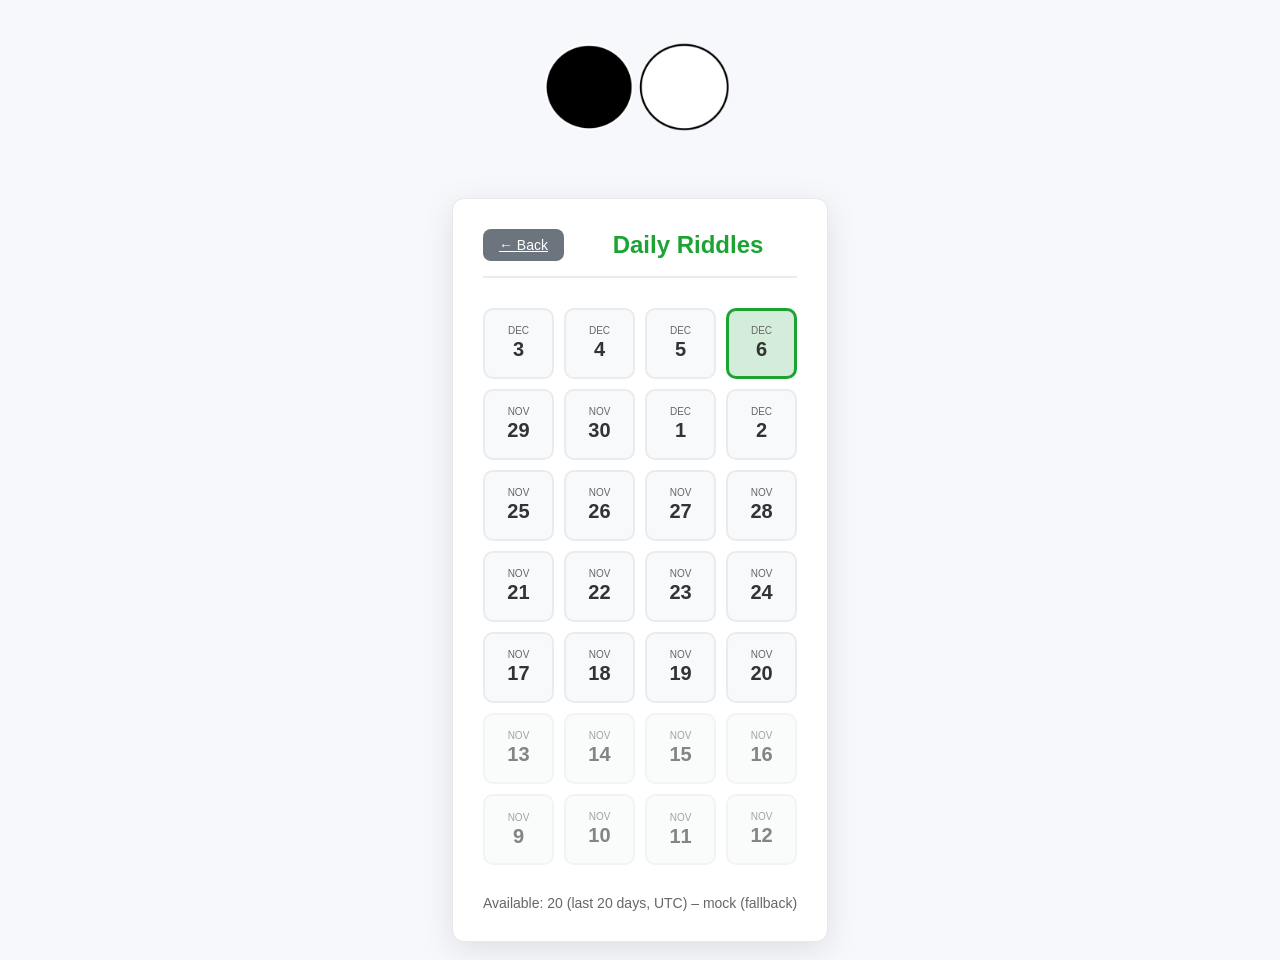
==== riddles.html @ a634cad3 "." ====
<!DOCTYPE html>
<html lang="en">
<head>
    <meta charset="UTF-8">
    <meta name="viewport" content="width=device-width, initial-scale=1.0">
    <title>Daily Riddles – Four-in-a-Row</title>
    <link rel="stylesheet" href="/styles.css">
    <link rel="manifest" href="/manifest.json">
    <meta name="theme-color" content="#2c3e50">
    <link rel="icon" type="image/png" sizes="32x32" href="/icons/icon-192.png">
    <link rel="icon" type="image/png" sizes="16x16" href="/icons/icon-192.png">
    <link rel="apple-touch-icon" sizes="192x192" href="/icons/icon-192.png">
    <link rel="apple-touch-icon" sizes="512x512" href="/icons/icon-512.png">
</head>
<body>
    <div style="margin-bottom: 20px; text-align:center;">
        <a href="/index.html" style="text-decoration:none;">
            <img class="hero-logo" src="/icons/icon-512.png" alt="Four-in-a-Row with Rotating Grid" />
        </a>
    </div>

    <div class="riddle-calendar" id="riddle-calendar">
        <div class="riddle-calendar-content">
            <div class="riddle-calendar-header">
                <a href="/index.html" class="back-btn">← Back</a>
                <h2>Daily Riddles</h2>
            </div>
            <div id="riddle-calendar-grid" class="riddle-calendar-grid"></div>
            <div id="riddle-status" style="text-align:center; color:#666; font-size:14px;"></div>
        </div>
    </div>

    <script>
    (function() {
        const gridEl = document.getElementById('riddle-calendar-grid');
        const statusEl = document.getElementById('riddle-status');

        function monthLabelFromDateStr(dateStr) {
            const [y, m, d] = dateStr.split('-').map(Number);
            const dt = new Date(Date.UTC(y, m - 1, d));
            return dt.toLocaleDateString('en-US', { month: 'short' });
        }

        function dayNumFromDateStr(dateStr) {
            const [y, m, d] = dateStr.split('-').map(Number);
            return d;
        }

        function buildCard(item, todayUtc) {
            const card = document.createElement('div');
            card.className = 'riddle-date-card';

            if (!item.enabled) {
                card.classList.add('disabled');
            }
            if (item.date === todayUtc) {
                card.classList.add('current');
            }

            // Embed metadata so even disabled cards carry settings
            card.dataset.date = item.date;
            card.dataset.rotation = String(item.rotation_counter ?? '');
            card.dataset.steps = String(item.step_to_win ?? '');
            try {
                card.dataset.board = JSON.stringify(item.board || []);
            } catch (_) {
                card.dataset.board = '[]';
            }

            // Title for quick info
            const steps = item.step_to_win;
            if (typeof steps === 'number') {
                card.title = `White wins in ${steps}`;
            }

            const monthSpan = document.createElement('div');
            monthSpan.className = 'riddle-date-month';
            monthSpan.textContent = monthLabelFromDateStr(item.date);

            const daySpan = document.createElement('div');
            daySpan.className = 'riddle-date-day';
            daySpan.textContent = dayNumFromDateStr(item.date);

            card.appendChild(monthSpan);
            card.appendChild(daySpan);

            if (item.enabled) {
                card.addEventListener('click', () => {
                    const params = new URLSearchParams();
                    params.set('mode', 'riddle');
                    params.set('date', item.date);
                    if (Array.isArray(item.board)) {
                        params.set('board', encodeURIComponent(JSON.stringify(item.board)));
                    }
                    if (typeof item.step_to_win === 'number') {
                        params.set('steps', String(item.step_to_win));
                    }
                    if (typeof item.rotation_counter === 'number') {
                        params.set('rotation', String(item.rotation_counter));
                    }
                    window.location.href = `/index.html?${params.toString()}`;
                });
            }

            return card;
        }

        function mockChooser() {
            const now = new Date();
            const todayUtc = new Date(Date.UTC(now.getUTCFullYear(), now.getUTCMonth(), now.getUTCDate()))
                .toISOString().slice(0,10);
            const items = [];
            for (let i = 0; i < 28; i++) {
                const d = new Date(Date.parse(todayUtc));
                d.setUTCDate(d.getUTCDate() - i);
                const dateStr = d.toISOString().slice(0,10);
                items.push({
                    date: dateStr,
                    enabled: i < 20,
                    board: ["______","______","___WWB","___WWB","___BBW","B_WWBB"],
                    rotation_counter: 0,
                    step_to_win: 1
                });
            }
            return { since: '2025-09-01', todayUtc, items };
        }

        function renderData(data, note = '') {
            const items = Array.isArray(data.items) ? data.items.slice() : [];
            // Sort newest first
            items.sort((a, b) => (a.date < b.date ? 1 : a.date > b.date ? -1 : 0));

            gridEl.innerHTML = '';
            for (const it of items) {
                const card = buildCard(it, data.todayUtc);
                gridEl.appendChild(card);
            }
            const enabledCount = items.filter(x => x.enabled).length;
            statusEl.textContent = `Available: ${enabledCount} (last 20 days, UTC)${note}`;
        }

        async function loadChooser() {
            const qs = new URLSearchParams(location.search);
            const mockParam = (qs.get('mock') || '').toLowerCase();
            const forceMockOn = mockParam === '1' || mockParam === 'true';
            const forceMockOff = mockParam === '0' || mockParam === 'false';
            const isLocal = location.protocol === 'file:' || location.hostname === 'localhost' || location.hostname === '127.0.0.1';
            const useMock = forceMockOn || (!forceMockOff && isLocal);

            statusEl.textContent = 'Loading…';
            if (useMock) {
                const data = mockChooser();
                renderData(data, ' – mock');
                return;
            }

            try {
                const res = await fetch('/api/riddles/chooser.json', { cache: 'no-store' });
                if (!res.ok) throw new Error('Network error');
                const data = await res.json();
                renderData(data);
            } catch (err) {
                console.warn('[RiddleChooser] Falling back to mock after fetch error:', err);
                const data = mockChooser();
                renderData(data, ' – mock (fallback)');
            }
        }

        document.addEventListener('DOMContentLoaded', loadChooser);
    })();
    </script>
</body>
</html>
---- styles.css ----
body {
    font-family: -apple-system, BlinkMacSystemFont, "Segoe UI", Roboto, Helvetica, Arial, sans-serif;
    display: flex;
    flex-direction: column;
    align-items: center;
    justify-content: flex-start;
    min-height: 100dvh;
    background-color: #f7f8fc;
    color: #333;
}

h1 {
    color: #1ca433;
    margin-bottom: 20px;
}

.hero-logo {
    width: 200px;
    height: auto;
    display: block;
    margin: 30px auto 30px auto;
    cursor: pointer;
    transition: transform 0.2s ease;
}

.hero-logo:hover {
    transform: scale(1.05);
}

/* Smaller logo and padding when in analyze mode */
body.analyze-mode .hero-logo {
    width: 120px;
    margin: 10px auto 10px auto;
}

#game-container {
    background-color: white;
    border-radius: 12px;
    padding: 10px;
    box-shadow: 0 8px 32px rgba(0,0,0,0.1);
    border: 1px solid #e8e8e8;
}

#grid-wrapper {
    position: relative;
    width: calc((60px + 5px) * 6 - 5px);
    height: calc((60px + 5px) * 6 - 5px);
    transform-origin: center center;
    transition: transform 0.8s ease-in-out;
    margin: 0 auto;
    will-change: transform;
    backface-visibility: hidden;
    transform: translateZ(0);
}

#grid {
    position: absolute;
    top: 0;
    left: 0;
    display: grid;
    grid-template-columns: repeat(6, 60px);
    grid-template-rows: repeat(6, 60px);
    gap: 5px;
}

.cell {
    width: 60px;
    height: 60px;
    background-color: #e0e0e0;
    border: 1px solid #dcdcdc;
    border-radius: 4px;
    cursor: pointer;
    display: flex;
    justify-content: center;
    align-items: center;
    transition: background-color 0.2s ease;
}

.stone {
    width: 50px;
    height: 50px;
    border-radius: 50%;
    border: 2px solid rgba(0,0,0,0.1);
    box-shadow: inset 0 3px 5px rgba(0,0,0,0.2);
}

.cell:hover {
    background-color: #d5d5d5;
}

button {
    padding: 10px 20px;
    font-size: 16px;
    border-radius: 8px;
    border: none;
    cursor: pointer;
    transition: background-color 0.2s ease, transform 0.1s ease;
    font-weight: 500;
}

button:active {
    transform: scale(0.98);
}

#turn-indicator {
    font-size: 16px;
    font-weight: 500;
    color: #555;
    margin: 0;
}

.game-over-container {
    margin: 10px 0;
    display: flex;
    align-items: center;
    justify-content: flex-start;
    gap: 15px;
    flex-wrap: wrap;
}

#game-over-text {
    font-size: 18px;
    font-weight: 500;
    color: #555;
}

.game-over-buttons {
    display: flex;
    gap: 10px;
}

#download-gif-btn {
    background-color: #8e44ad;
}

#download-gif-btn:hover {
    background-color: #71368a;
}

.game-over-btn {
    background-color: #1ca433;
    color: white;
    border: none;
    border-radius: 6px;
    padding: 16px 16px;
    font-size: 20px;
    font-weight: 400;
    cursor: pointer;
    transition: background-color 0.2s ease, transform 0.1s ease;
    width: 100%;
    min-width: 100px;
}

.game-over-btn:hover {
    background-color: #158c2b;
}

.game-over-btn:active {
    transform: scale(0.98);
}

#analyze-btn {
    background-color: #007bff;
}

#analyze-btn:hover {
    background-color: #0056b3;
}

#share-gif-btn {
    background-color: #e74c3c;
}

#share-gif-btn:hover {
    background-color: #c0392b;
}

/* Grid easter egg styling */
.grid-easter-egg {
    cursor: pointer;
    transition: color 0.2s ease;
    position: relative;
}

.grid-easter-egg:hover {
    color: #3498db;
    text-shadow: 0 0 5px rgba(52, 152, 219, 0.3);
}

/* Settings modal styling */
.settings-modal {
    position: fixed;
    top: 0;
    left: 0;
    width: 100%;
    height: 100%;
    background-color: rgba(0, 0, 0, 0.8);
    display: flex !important;
    justify-content: center;
    align-items: center;
    z-index: 9999;
}

.settings-modal.hidden {
    display: none !important;
}

.settings-content {
    background-color: #2c3e50;
    border-radius: 10px;
    padding: 20px;
    min-width: 300px;
    max-width: 90%;
    color: white;
    box-shadow: 0 4px 20px rgba(0, 0, 0, 0.3);
}

.settings-header {
    display: flex;
    justify-content: space-between;
    align-items: center;
    margin-bottom: 20px;
    border-bottom: 1px solid #34495e;
    padding-bottom: 10px;
}

.settings-header h3 {
    margin: 0;
    color: #ecf0f1;
}

.close-btn {
    background: none;
    border: none;
    font-size: 24px;
    color: #bdc3c7;
    cursor: pointer;
    padding: 0;
    width: 30px;
    height: 30px;
    display: flex;
    align-items: center;
    justify-content: center;
    border-radius: 50%;
    transition: background-color 0.2s;
}

.close-btn:hover {
    background-color: rgba(255, 255, 255, 0.1);
    color: white;
}

.settings-body {
    display: flex;
    flex-direction: column;
    gap: 15px;
}

.setting-item {
    display: flex;
    flex-direction: column;
    gap: 8px;
}

.setting-item label {
    color: #fff;
    font-weight: 500;
    font-size: 14px;
}

.log-controls {
    display: flex;
    gap: 10px;
}

.copy-logs-btn, .clear-logs-btn {
    padding: 8px 16px;
    border: none;
    border-radius: 6px;
    font-size: 12px;
    font-weight: 500;
    cursor: pointer;
    transition: all 0.2s ease;
}

.copy-logs-btn {
    background-color: #3498db;
    color: white;
}

.copy-logs-btn:hover {
    background-color: #2980b9;
    transform: translateY(-1px);
}

.copy-logs-btn:active {
    transform: translateY(0);
}

.copy-logs-btn.copying {
    background-color: #27ae60;
}

.clear-logs-btn {
    background-color: #95a5a6;
    color: white;
}

.clear-logs-btn:hover {
    background-color: #7f8c8d;
    transform: translateY(-1px);
}

.clear-logs-btn:active {
    transform: translateY(0);
}

.log-stats {
    font-size: 11px;
    color: #bdc3c7;
    font-family: monospace;
    line-height: 1.4;
}

.setting-item span {
    color: #bdc3c7;
    font-family: monospace;
}

/* Load Board UI */
.load-board-container {
    display: flex;
    flex-direction: column;
    gap: 8px;
    background-color: rgba(255,255,255,0.04);
    border: 1px solid #34495e;
    border-radius: 8px;
    padding: 10px;
}

.load-board-textarea {
    width: 100%;
    min-height: 90px;
    background-color: #223042;
    color: #ecf0f1;
    border: 1px solid #34495e;
    border-radius: 6px;
    padding: 8px;
    font-family: ui-monospace, SFMono-Regular, Menlo, Monaco, Consolas, "Liberation Mono", "Courier New", monospace;
    font-size: 12px;
    resize: vertical;
}

.load-board-actions {
    display: flex;
    gap: 8px;
    justify-content: flex-end;
}


#countdown {
    font-weight: bold;
    color: #007bff;
    background-color: #eef5ff;
    padding: 4px 8px;
    border-radius: 6px;
}

#settings-icon {
    font-size: 24px;
    cursor: pointer;
    padding: 5px;
    border-radius: 50%;
    transition: background-color 0.2s ease;
}

#settings-icon:hover {
    background-color: #f0f0f0;
}

#settings-pane {
    position: fixed;
    top: 50%;
    left: 50%;
    transform: translate(-50%, -50%);
    background-color: white;
    padding: 25px 30px;
    border-radius: 12px;
    box-shadow: 0 10px 40px rgba(0,0,0,0.15);
    z-index: 1001;
    width: 320px;
    text-align: center;
    border: 1px solid #e8e8e8;
}

#settings-content h2 {
    margin-top: 0;
    margin-bottom: 25px;
    color: #2c3e50;
}

.settings-actions {
    display: flex;
    justify-content: space-around;
    margin-top: 25px;
    margin-bottom: 20px;
}

#rotate-button, #reset-button {
    background-color: #f0f0f0;
    color: #333;
}

#rotate-button:hover, #reset-button:hover {
    background-color: #e0e0e0;
}

#close-settings {
    width: 100%;
    background-color: #007bff;
    color: white;
}

#close-settings:hover {
    background-color: #0056b3;
}

#overlay {
    position: fixed;
    top: 0;
    left: 0;
    width: 100%;
    height: 100%;
    background-color: rgba(0,0,0,0.4);
    z-index: 1000;
}

.hidden {
    display: none;
}
.top-bar {
    display: flex;
    justify-content: space-between;
    align-items: flex-start;
    gap: 12px;
    padding: 0 5px;
}
.top-left-actions {
    display: flex;
    flex-direction: column;
    gap: 6px;
    align-items: flex-start;
    min-width: 120px;
    height: auto;
    justify-content: flex-start;
    flex: 1 1 auto;
}
.top-center-display {
    flex: 0 0 auto;
    display: flex;
    flex-direction: column;
    justify-content: center;
    align-items: center;
    gap: 8px;
}
.gif-share-col { display:flex; flex-direction:column; align-items:center; gap:8px; }
.gif-loading-spinner {
    width: 40px;
    height: 40px;
    border: 3px solid #f3f3f3;
    border-top: 3px solid #1ca433;
    border-radius: 50%;
    animation: spin 1s linear infinite;
}
@keyframes spin {
    0% { transform: rotate(0deg); }
    100% { transform: rotate(360deg); }
}
.top-center-display img {
    max-height: 120px;
    border-radius: 8px;
    border: 1px solid #ddd;
    cursor: pointer;
    transition: transform 0.2s ease, box-shadow 0.2s ease;
}
.top-center-display img:hover {
    transform: scale(1.05);
    box-shadow: 0 4px 12px rgba(0, 0, 0, 0.15);
}
/* removed icon button styles; GIF itself is the share trigger */
.share-text {
    font-size: 12px;
    color: #666;
    font-weight: 500;
    text-align: center;
    margin: 0;
    cursor: pointer;
    transition: color 0.2s ease;
}
.share-text:hover {
    color: #333;
}

.gameplay-status {
    display: flex;
    flex-direction: row;
    align-items: center;
    justify-content: space-between;
    width: 100%;
    gap: 12px;
    margin-bottom: 15px;
}

.rotation-info {
    display: flex;
    align-items: center;
    gap: 6px;
}
.control-group {
    display: flex;
    align-items: center;
    justify-content: space-between;
    margin: 10px 0;
}
select {
    padding: 10px;
    font-size: 16px;
    border-radius: 8px;
    border: 1px solid #ccc;
    background-color: #fff;
}

.version {
    margin-top: 20px;
    font-size: 12px;
    color: #aaa;
}

/* Mode Selection Styles */
.mode-selection {
    background-color: white;
    border-radius: 12px;
    padding: 40px;
    box-shadow: 0 8px 32px rgba(0,0,0,0.1);
    border: 1px solid #e8e8e8;
    text-align: center;
    max-width: 400px;
    margin: 10px;
}

.mode-selection-header {
    display: flex;
    justify-content: center;
    align-items: center;
    margin-bottom: 30px;
    position: relative;
}

.mode-selection h2 {
    color: #1ca433;
    margin-bottom: 0;
    font-size: 24px;
}

.settings-icon {
    position: absolute;
    right: -20px;
    top: 50%;
    transform: translateY(-50%);
    background: #f8f9fa;
    border: 1px solid #e9ecef;
    font-size: 18px;
    cursor: pointer;
    padding: 6px;
    border-radius: 50% 0 0 50%;
    transition: all 0.2s ease;
    color: #666;
    width: 30px;
    height: 30px;
    display: none;
    align-items: center;
    justify-content: center;
    box-shadow: -2px 0 8px rgba(0,0,0,0.1);
}

.settings-icon:hover {
    background-color: #e9ecef;
    color: #333;
    transform: translateY(-50%) scale(1.05);
    box-shadow: -3px 0 12px rgba(0,0,0,0.15);
}

.settings-icon:active {
    transform: translateY(-50%) scale(0.95);
}

/* General color setting */
.color-setting {
    display: flex;
    align-items: center;
    justify-content: center;
    gap: 14px;
    margin-bottom: 20px;
    padding: 12px;
    background-color: #f8f9fa;
    border-radius: 8px;
    border: 1px solid #e9ecef;
}
.color-label { color:#666; font-weight:500; }
.color-radio { display:flex; align-items:center; gap:6px; }

/* AI mode custom block */
.ai-mode-block {
    border: 2px solid #e9ecef;
    border-radius: 12px;
    padding: 20px;
    margin-bottom: 20px;
    background-color: #f8f9fa;
}
.ai-title {
    font-size: 18px;
    font-weight: 600;
    color: #333;
    margin-bottom: 12px;
}
.ai-difficulty { display:flex; gap:14px; justify-content:center; }
.ai-diff-btn { min-width: 120px; }

.mode-buttons {
    display: flex;
    flex-direction: column;
    gap: 14px;
    justify-content: center;
}

.mode-buttons-row {
    display: flex;
    flex-direction: row;
    gap: 14px;
    justify-content: center;
}

.mode-button-half {
    flex: 1;
    min-width: 0;
}

.mode-button {
    background-color: #f8f9fa;
    border: 2px solid #e9ecef;
    border-radius: 12px;
    padding: 16px 20px;
    width: 100%;
    cursor: pointer;
    transition: all 0.3s ease;
    display: flex;
    flex-direction: column;
    align-items: center;
    gap: 6px;
}

.mode-button:hover {
    background-color: #e9ecef;
    border-color: #1ca433;
    transform: translateY(-2px);
    box-shadow: 0 4px 16px rgba(28, 164, 51, 0.2);
}

.mode-button:active {
    transform: translateY(0);
}

.mode-title {
    font-size: 18px;
    font-weight: 600;
    color: #333;
}

.mode-description {
    font-size: 14px;
    color: #666;
}

/* Hidden class for showing/hiding sections */
.hidden {
    display: none !important;
}

/* Waiting Room Styles */
.waiting-room {
    background-color: white;
    border-radius: 12px;
    padding: 40px;
    box-shadow: 0 8px 32px rgba(0,0,0,0.1);
    border: 1px solid #e8e8e8;
    text-align: center;
    max-width: 400px;
    margin: 20px;
}

.waiting-content h2 {
    color: #1ca433;
    margin-bottom: 20px;
    font-size: 24px;
}

.waiting-status {
    font-size: 18px;
    color: #333;
    margin-bottom: 30px;
}

/* Spinner Animation */
.spinner {
    display: flex;
    justify-content: center;
    margin: 20px 0;
}

.spinner-inner {
    width: 40px;
    height: 40px;
    border: 4px solid #f3f3f3;
    border-top: 4px solid #1ca433;
    border-radius: 50%;
    animation: spin 1s linear infinite;
}

@keyframes spin {
    0% { transform: rotate(0deg); }
    100% { transform: rotate(360deg); }
}

/* Sharing Section */
.sharing-section {
    margin: 30px 0;
    padding: 20px;
    background-color: #f8f9fa;
    border-radius: 8px;
    border: 1px solid #e9ecef;
}

.sharing-section p {
    margin-bottom: 15px;
    font-weight: 500;
    color: #333;
}

.link-container {
    display: flex;
    gap: 10px;
    margin-bottom: 10px;
}

.guest-link-input {
    flex: 1;
    padding: 12px;
    border: 1px solid #ccc;
    border-radius: 6px;
    font-size: 14px;
    background-color: white;
    font-family: monospace;
}

.copy-btn {
    padding: 12px 20px;
    background-color: #1ca433;
    color: white;
    border: none;
    border-radius: 6px;
    cursor: pointer;
    font-weight: 500;
    transition: background-color 0.3s ease;
}

.copy-btn:hover {
    background-color: #158c2b;
}

.copy-btn:active {
    transform: translateY(1px);
}

.copy-feedback {
    color: #1ca433;
    font-size: 14px;
    font-weight: 500;
    margin-top: 5px;
}

/* Cancel Button */
.cancel-btn {
    background-color: #6c757d;
    color: white;
    border: none;
    border-radius: 8px;
    padding: 12px 24px;
    cursor: pointer;
    font-size: 16px;
    transition: background-color 0.3s ease;
    margin-top: 20px;
}

.cancel-btn:hover {
    background-color: #5a6268;
}

.cancel-btn:active {
    transform: translateY(1px);
}

/* Replay Controls */
.replay-controls {
    margin-top: 15px;
    background-color: #f8f9fa;
    border: 1px solid #dee2e6;
    border-radius: 12px;
    padding: 15px;
    box-shadow: 0 2px 8px rgba(0, 0, 0, 0.05);
}

.replay-content {
    display: flex;
    justify-content: space-between;
    align-items: center;
    height: 100%;
}

.replay-left {
    display: flex;
    flex-direction: column;
    gap: 8px;
}

.replay-info {
    text-align: left;
}

#replay-step-info {
    font-size: 16px;
    font-weight: 600;
    color: #2c3e50;
    padding: 6px 12px;
    background-color: white;
    border: 1px solid #bdc3c7;
    border-radius: 8px;
    display: inline-block;
}

.navigation-group {
    display: flex;
    gap: 8px;
    align-items: center;
}

.replay-center {
    display: flex;
    align-items: center;
    justify-content: center;
}

.replay-btn {
    background-color: #3498db;
    color: white;
    border: none;
    border-radius: 50%;
    width: 50px;
    height: 50px;
    cursor: pointer;
    font-size: 20px;
    transition: all 0.3s ease;
    display: flex;
    align-items: center;
    justify-content: center;
    box-shadow: 0 2px 8px rgba(52, 152, 219, 0.2);
}

.replay-btn:hover {
    background-color: #2980b9;
    transform: translateY(-2px);
    box-shadow: 0 4px 12px rgba(52, 152, 219, 0.3);
}

.replay-btn:active {
    transform: translateY(0);
}

.replay-btn:disabled {
    background-color: #bdc3c7;
    cursor: not-allowed;
    transform: none;
    box-shadow: 0 2px 4px rgba(0, 0, 0, 0.1);
}

.replay-icon {
    line-height: 1;
}

/* Exit button now uses same styling as other replay buttons but with different color */
#exit-replay-btn {
    background-color: #95a5a6;
}

#exit-replay-btn:hover {
    background-color: #7f8c8d;
    transform: translateY(-2px);
    box-shadow: 0 4px 12px rgba(127, 140, 141, 0.3);
}

#exit-replay-btn:active {
    transform: translateY(0);
}

#exit-replay-btn:disabled {
    background-color: #bdc3c7;
    cursor: not-allowed;
    transform: none;
    box-shadow: 0 2px 4px rgba(0, 0, 0, 0.1);
}

/* Riddle Calendar Styles */
.riddle-calendar {
    background-color: white;
    border-radius: 12px;
    padding: 30px;
    box-shadow: 0 8px 32px rgba(0,0,0,0.1);
    border: 1px solid #e8e8e8;
    max-width: 600px;
    margin: 10px;
}

.riddle-calendar-content {
    display: flex;
    flex-direction: column;
    gap: 20px;
}

.riddle-calendar-header {
    display: flex;
    align-items: center;
    gap: 15px;
    border-bottom: 2px solid #e9ecef;
    padding-bottom: 15px;
}

.riddle-calendar-header h2 {
    color: #1ca433;
    margin: 0;
    font-size: 24px;
    flex: 1;
    text-align: center;
}

.back-btn {
    background-color: #6c757d;
    color: white;
    border: none;
    border-radius: 8px;
    padding: 8px 16px;
    font-size: 14px;
    cursor: pointer;
    transition: all 0.2s ease;
    font-weight: 500;
}

.back-btn:hover {
    background-color: #5a6268;
    transform: translateX(-2px);
}

.back-btn:active {
    transform: translateX(0);
}

.riddle-calendar-grid {
    display: grid;
    grid-template-columns: repeat(auto-fill, minmax(70px, 1fr));
    gap: 10px;
    padding: 10px 0;
    direction: rtl;
}

.riddle-date-card {
    aspect-ratio: 1;
    background-color: #f8f9fa;
    border: 2px solid #e9ecef;
    border-radius: 10px;
    display: flex;
    flex-direction: column;
    align-items: center;
    justify-content: center;
    cursor: pointer;
    transition: all 0.2s ease;
    position: relative;
    padding: 8px;
    direction: ltr;
}

.riddle-date-card:hover {
    background-color: #e9ecef;
    border-color: #1ca433;
    transform: translateY(-2px);
    box-shadow: 0 4px 12px rgba(28, 164, 51, 0.2);
}

.riddle-date-card.current {
    background-color: #d4edda;
    border-color: #1ca433;
    border-width: 3px;
}

.riddle-date-card.current:hover {
    background-color: #c3e6cb;
}

.riddle-date-card.disabled {
    opacity: 0.6;
    cursor: not-allowed;
    filter: grayscale(0.2);
}

.riddle-date-card.disabled:hover {
    background-color: #f0f1f2;
    border-color: #e9ecef;
    transform: none;
    box-shadow: none;
}

.riddle-date-card.solved::after {
    content: '✓';
    position: absolute;
    top: 4px;
    right: 4px;
    color: #1ca433;
    font-size: 16px;
    font-weight: bold;
}

.riddle-date-month {
    font-size: 10px;
    color: #666;
    font-weight: 500;
    text-transform: uppercase;
    margin-bottom: 2px;
}

.riddle-date-day {
    font-size: 20px;
    font-weight: 600;
    color: #333;
}

/* Riddle Mode Button Styles */
.riddle-button-bar {
    width: 100%;
    background-color: white;
    border-bottom: 1px solid #e8e8e8;
    padding: 12px 10px; /* Slight tweak */
    margin-bottom: 8px;  /* space between rows */
    box-sizing: border-box; /* ensure padding is contained */
}

.riddle-top-buttons {
    display: flex;
    justify-content: space-between;
    align-items: center;
    width: 100%;
    gap: 10px; /* Reduced gap between buttons */
}

.riddle-btn {
    padding: 8px 14px; /* Reduced padding to make buttons more compact */
    font-size: 13px; /* Slightly smaller font */
    font-weight: 500;
    border: none;
    border-radius: 8px;
    cursor: pointer;
    transition: all 0.2s ease;
    white-space: nowrap;
    flex: 0 1 auto; /* Allow buttons to shrink if needed */
    max-width: 48%; /* Ensure each button takes at most 48% of width */
}

.riddle-reset-btn {
    background-color: #1ca433;
    color: white;
}

.riddle-reset-btn:hover {
    background-color: #158c2b;
    transform: translateY(-1px);
}

.riddle-back-btn {
    background-color: #6c757d;
    color: white;
}

.riddle-back-btn:hover {
    background-color: #545b62;
    transform: translateY(-1px);
}

.riddle-btn:active {
    transform: translateY(0);
}

/* Responsive riddle buttons */
@media (max-width: 600px) {
    .riddle-button-bar {
        padding: 10px 8px;
    }
    
    .riddle-top-buttons {
        flex-direction: column;
        gap: 8px;
    }
    
    .riddle-btn {
        width: 100%;
        max-width: 200px;
    }
}

@media (max-width: 480px) {
    .riddle-btn {
        font-size: 12px;
        padding: 8px 12px;
    }
}
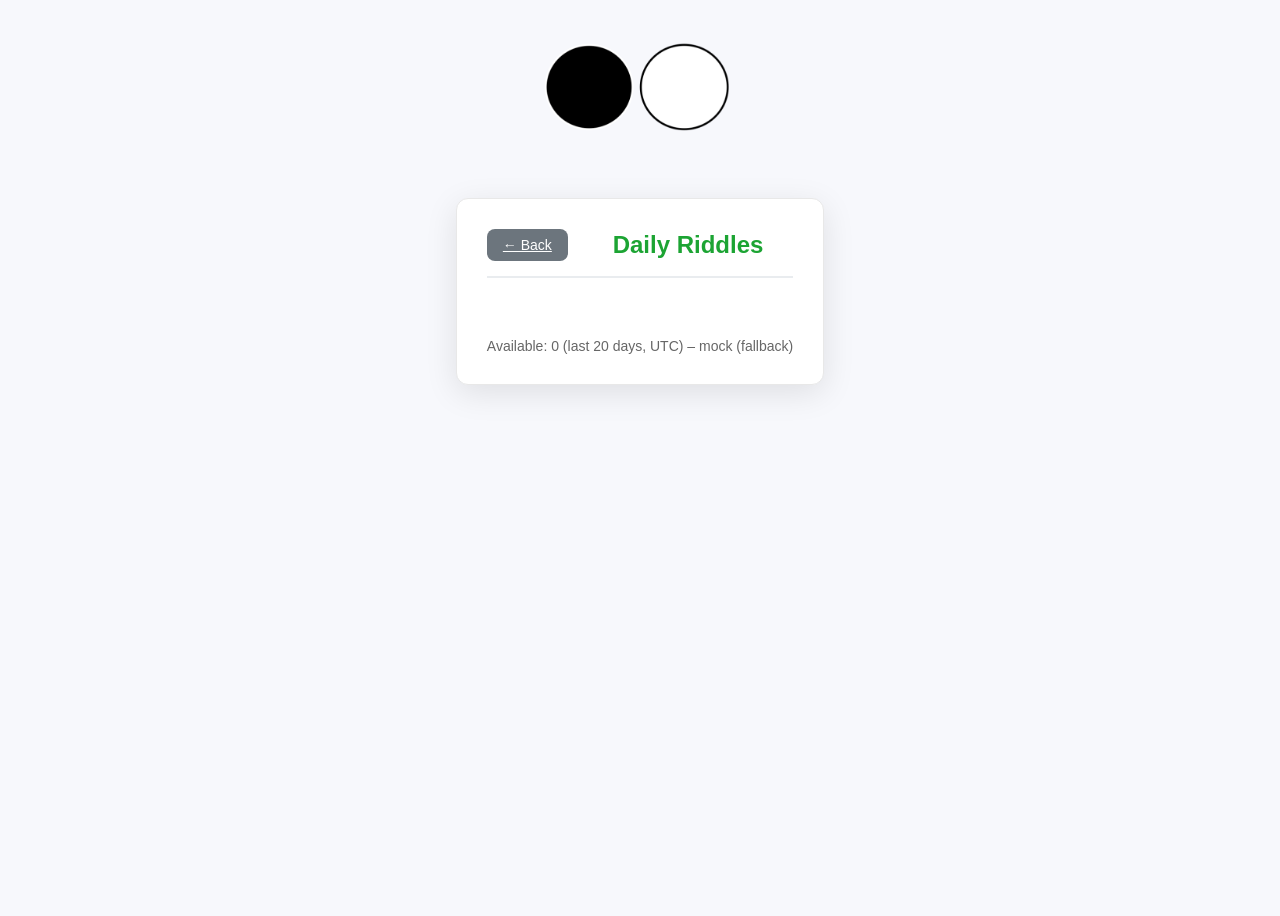
==== commit 46783c48: "Update riddles.html" ====
--- a/riddles.html
+++ b/riddles.html
@@ -105,24 +105,61 @@
             return card;
         }
 
-        function mockChooser() {
-            const now = new Date();
-            const todayUtc = new Date(Date.UTC(now.getUTCFullYear(), now.getUTCMonth(), now.getUTCDate()))
-                .toISOString().slice(0,10);
-            const items = [];
-            for (let i = 0; i < 28; i++) {
-                const d = new Date(Date.parse(todayUtc));
-                d.setUTCDate(d.getUTCDate() - i);
-                const dateStr = d.toISOString().slice(0,10);
-                items.push({
-                    date: dateStr,
-                    enabled: i < 20,
-                    board: ["______","______","___WWB","___WWB","___BBW","B_WWBB"],
-                    rotation_counter: 0,
-                    step_to_win: 1
+        function toUtcDateStr(date = new Date()) {
+            const d = new Date(Date.UTC(date.getUTCFullYear(), date.getUTCMonth(), date.getUTCDate()));
+            return d.toISOString().slice(0, 10);
+        }
+
+        function daysSinceEpochUtc(dateStr) {
+            return Math.floor(Date.parse(dateStr) / 86400000);
+        }
+
+        function isEnabled(dateStr, todayStr) {
+            const todayDays = daysSinceEpochUtc(todayStr);
+            const dDays = daysSinceEpochUtc(dateStr);
+            return dDays <= todayDays && dDays >= todayDays - 19; // last 20 days incl today
+        }
+
+        async function mockChooser() {
+            // Try to mirror current data by reading the local JSON from repo
+            const SINCE = '2025-09-01';
+            const todayUtc = toUtcDateStr();
+            try {
+                const res = await fetch('/solving/output/riddles_calendar.json', { cache: 'no-store' });
+                if (!res.ok) throw new Error('Failed to read local riddles_calendar.json');
+                const all = await res.json();
+                const dates = Object.keys(all)
+                    .filter(d => d >= SINCE && d <= todayUtc)
+                    .sort();
+                const items = dates.map(date => {
+                    const entry = all[date] || {};
+                    return {
+                        date,
+                        enabled: isEnabled(date, todayUtc),
+                        board: entry.board,
+                        rotation_counter: entry.rotation_counter,
+                        step_to_win: entry.step_to_win
+                    };
                 });
-            }
-            return { since: '2025-09-01', todayUtc, items };
+                return { since: SINCE, todayUtc, items };
+            } catch (e) {
+                console.warn('[RiddleChooser] Local JSON load failed, falling back to synthetic mock', e);
+                // Fallback synthetic mock (kept minimal)
+                const items = [];
+                for (let i = 0; i < 28; i++) {
+                    const d = new Date(Date.parse(todayUtc));
+                    d.setUTCDate(d.getUTCDate() - i);
+                    const dateStr = d.toISOString().slice(0,10);
+                    items.push({
+                        date: dateStr,
+                        enabled: i < 20,
+                        board: ["______","______","___WWB","___WWB","___BBW","B_WWBB"],
+                        rotation_counter: 1,
+                        step_to_win: 1
+                    });
+                }
+                return { since: SINCE, todayUtc, items };
+            }
         }
 
         function renderData(data, note = '') {
@@ -149,7 +186,7 @@
 
             statusEl.textContent = 'Loading…';
             if (useMock) {
-                const data = mockChooser();
+                const data = await mockChooser();
                 renderData(data, ' – mock');
                 return;
             }
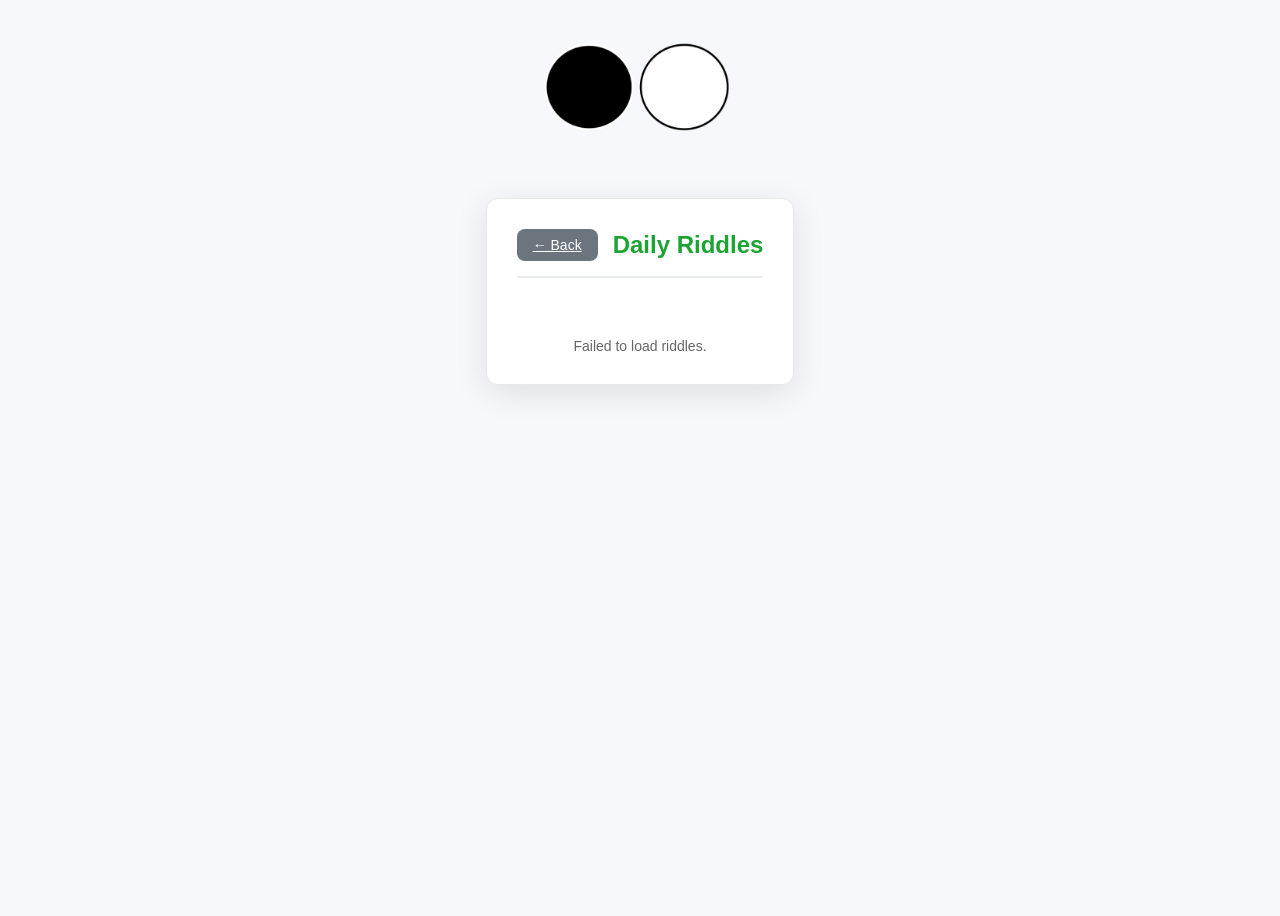
==== commit f5c98f91: "." ====
--- a/riddles.html
+++ b/riddles.html
@@ -177,12 +177,9 @@
         }
 
         async function loadChooser() {
-            const qs = new URLSearchParams(location.search);
-            const mockParam = (qs.get('mock') || '').toLowerCase();
-            const forceMockOn = mockParam === '1' || mockParam === 'true';
-            const forceMockOff = mockParam === '0' || mockParam === 'false';
-            const isLocal = location.protocol === 'file:' || location.hostname === 'localhost' || location.hostname === '127.0.0.1';
-            const useMock = forceMockOn || (!forceMockOff && isLocal);
+			const qs = new URLSearchParams(location.search);
+			const mockParam = (qs.get('mock') || '').toLowerCase();
+			const useMock = mockParam === '1' || mockParam === 'true';
 
             statusEl.textContent = 'Loading…';
             if (useMock) {
@@ -191,16 +188,15 @@
                 return;
             }
 
-            try {
-                const res = await fetch('/api/riddles/chooser.json', { cache: 'no-store' });
-                if (!res.ok) throw new Error('Network error');
-                const data = await res.json();
-                renderData(data);
-            } catch (err) {
-                console.warn('[RiddleChooser] Falling back to mock after fetch error:', err);
-                const data = mockChooser();
-                renderData(data, ' – mock (fallback)');
-            }
+			try {
+				const res = await fetch('/api/riddles/chooser.json', { cache: 'no-store' });
+				if (!res.ok) throw new Error('Network error');
+				const data = await res.json();
+				renderData(data);
+			} catch (err) {
+				console.warn('[RiddleChooser] Fetch error:', err);
+				statusEl.textContent = 'Failed to load riddles.';
+			}
         }
 
         document.addEventListener('DOMContentLoaded', loadChooser);
